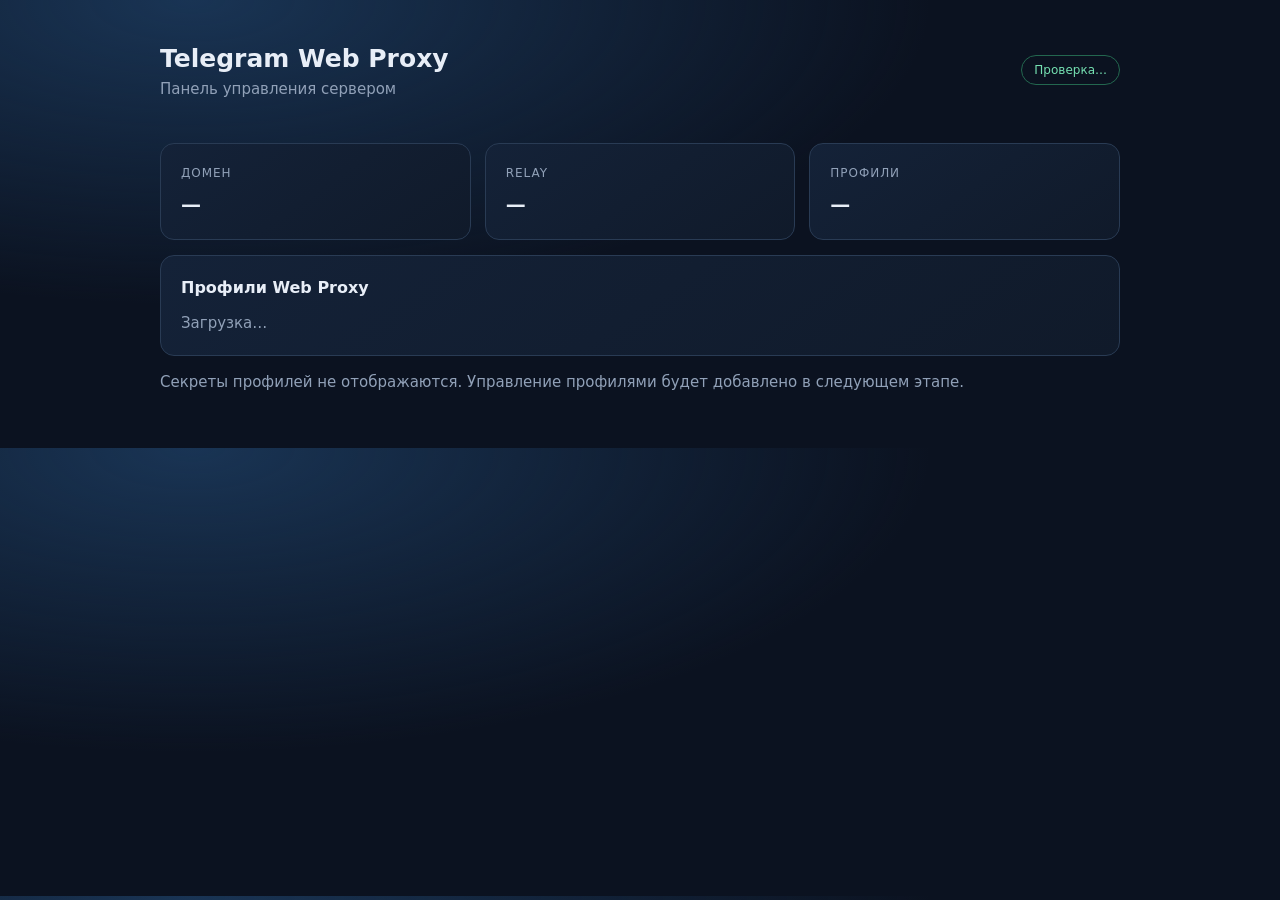
==== panel/web/index.html @ 5a10e5ef "Add initial Docker web panel and SQLite service" ====
<!doctype html>
<html lang="ru"><head><meta charset="utf-8"><meta name="viewport" content="width=device-width,initial-scale=1"><title>Telegram Web Proxy</title><style>
:root{color-scheme:dark;--bg:#0b1220;--card:#142238;--line:#293b54;--text:#e8eef7;--muted:#91a1b8;--green:#75e0b1}*{box-sizing:border-box}body{margin:0;background:radial-gradient(ellipse at 15% 0,#193454,transparent 48%),var(--bg);color:var(--text);font:15px/1.5 system-ui,sans-serif}main{max-width:1000px;margin:auto;padding:40px 20px}header{display:flex;justify-content:space-between;align-items:center;margin-bottom:28px}h1{font-size:25px;margin:0}.muted{color:var(--muted)}.status{border:1px solid #23674f;color:var(--green);padding:5px 12px;border-radius:30px;font-size:12px}.grid{display:grid;grid-template-columns:repeat(auto-fit,minmax(220px,1fr));gap:14px}.card{background:linear-gradient(145deg,var(--card),#101a2a);border:1px solid var(--line);border-radius:14px;padding:20px;margin-top:15px}.label{font-size:12px;color:var(--muted);text-transform:uppercase;letter-spacing:.08em}.value{font-size:20px;font-weight:650;margin-top:7px;overflow-wrap:anywhere}h2{font-size:16px;margin:0 0 12px}.profile{display:flex;justify-content:space-between;gap:10px;padding:13px 0;border-top:1px solid var(--line)}.profile:first-child{border:0}.error{color:#ff9292}@media(max-width:600px){main{padding:24px 14px}header{align-items:flex-start;gap:15px;flex-direction:column}}
</style></head><body><main><header><div><h1>Telegram Web Proxy</h1><div class="muted">Панель управления сервером</div></div><span class="status" id="state">Проверка…</span></header><div class="grid"><div class="card"><div class="label">Домен</div><div class="value" id="hostname">—</div></div><div class="card"><div class="label">Relay</div><div class="value" id="relay">—</div></div><div class="card"><div class="label">Профили</div><div class="value" id="count">—</div></div></div><section class="card"><h2>Профили Web Proxy</h2><div id="profiles" class="muted">Загрузка…</div></section><p class="muted">Секреты профилей не отображаются. Управление профилями будет добавлено в следующем этапе.</p></main><script src="/admin/app.js" defer></script></body></html>
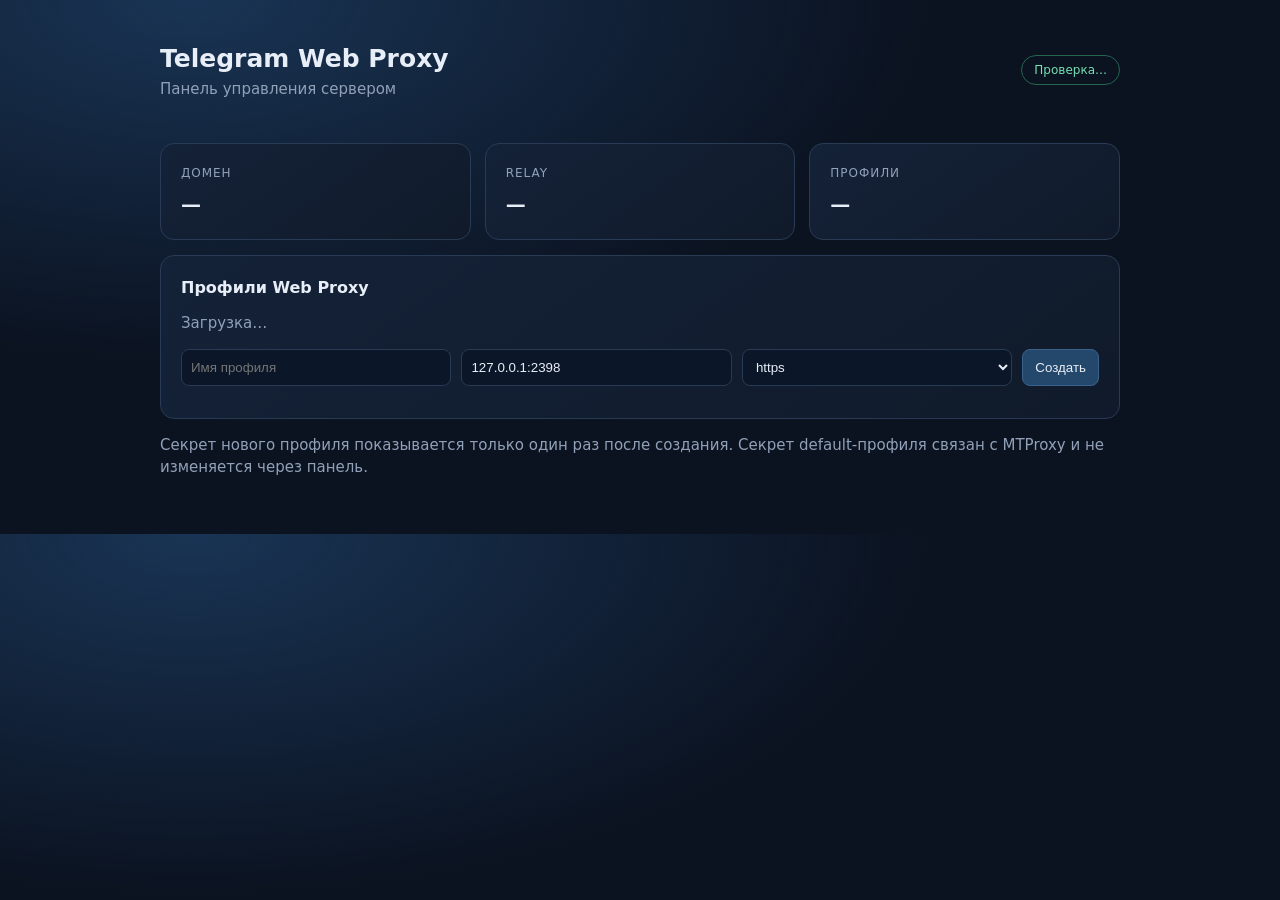
==== commit 2781eaed: "Add profile management controls to panel UI" ====
--- a/panel/web/index.html
+++ b/panel/web/index.html
@@ -1,4 +1,4 @@
 <!doctype html>
 <html lang="ru"><head><meta charset="utf-8"><meta name="viewport" content="width=device-width,initial-scale=1"><title>Telegram Web Proxy</title><style>
-:root{color-scheme:dark;--bg:#0b1220;--card:#142238;--line:#293b54;--text:#e8eef7;--muted:#91a1b8;--green:#75e0b1}*{box-sizing:border-box}body{margin:0;background:radial-gradient(ellipse at 15% 0,#193454,transparent 48%),var(--bg);color:var(--text);font:15px/1.5 system-ui,sans-serif}main{max-width:1000px;margin:auto;padding:40px 20px}header{display:flex;justify-content:space-between;align-items:center;margin-bottom:28px}h1{font-size:25px;margin:0}.muted{color:var(--muted)}.status{border:1px solid #23674f;color:var(--green);padding:5px 12px;border-radius:30px;font-size:12px}.grid{display:grid;grid-template-columns:repeat(auto-fit,minmax(220px,1fr));gap:14px}.card{background:linear-gradient(145deg,var(--card),#101a2a);border:1px solid var(--line);border-radius:14px;padding:20px;margin-top:15px}.label{font-size:12px;color:var(--muted);text-transform:uppercase;letter-spacing:.08em}.value{font-size:20px;font-weight:650;margin-top:7px;overflow-wrap:anywhere}h2{font-size:16px;margin:0 0 12px}.profile{display:flex;justify-content:space-between;gap:10px;padding:13px 0;border-top:1px solid var(--line)}.profile:first-child{border:0}.error{color:#ff9292}@media(max-width:600px){main{padding:24px 14px}header{align-items:flex-start;gap:15px;flex-direction:column}}
-</style></head><body><main><header><div><h1>Telegram Web Proxy</h1><div class="muted">Панель управления сервером</div></div><span class="status" id="state">Проверка…</span></header><div class="grid"><div class="card"><div class="label">Домен</div><div class="value" id="hostname">—</div></div><div class="card"><div class="label">Relay</div><div class="value" id="relay">—</div></div><div class="card"><div class="label">Профили</div><div class="value" id="count">—</div></div></div><section class="card"><h2>Профили Web Proxy</h2><div id="profiles" class="muted">Загрузка…</div></section><p class="muted">Секреты профилей не отображаются. Управление профилями будет добавлено в следующем этапе.</p></main><script src="/admin/app.js" defer></script></body></html>
+:root{color-scheme:dark;--bg:#0b1220;--card:#142238;--line:#293b54;--text:#e8eef7;--muted:#91a1b8;--green:#75e0b1}*{box-sizing:border-box}body{margin:0;background:radial-gradient(ellipse at 15% 0,#193454,transparent 48%),var(--bg);color:var(--text);font:15px/1.5 system-ui,sans-serif}main{max-width:1000px;margin:auto;padding:40px 20px}header{display:flex;justify-content:space-between;align-items:center;margin-bottom:28px}h1{font-size:25px;margin:0}.muted{color:var(--muted)}.status{border:1px solid #23674f;color:var(--green);padding:5px 12px;border-radius:30px;font-size:12px}.grid{display:grid;grid-template-columns:repeat(auto-fit,minmax(220px,1fr));gap:14px}.card{background:linear-gradient(145deg,var(--card),#101a2a);border:1px solid var(--line);border-radius:14px;padding:20px;margin-top:15px}.label{font-size:12px;color:var(--muted);text-transform:uppercase;letter-spacing:.08em}.value{font-size:20px;font-weight:650;margin-top:7px;overflow-wrap:anywhere}h2{font-size:16px;margin:0 0 12px}.profile{display:grid;grid-template-columns:1fr 1fr 1fr auto;gap:10px;align-items:center;padding:13px 0;border-top:1px solid var(--line)}.profile:first-child{border:0}.field{width:100%;min-width:0;background:#0b1728;border:1px solid var(--line);border-radius:8px;padding:9px;color:var(--text)}button{background:#24476c;border:1px solid #3b628b;color:var(--text);padding:8px 12px;border-radius:8px;cursor:pointer}button.danger{background:#492b36;border-color:#75404e}.formrow{display:grid;grid-template-columns:1fr 1fr 1fr auto;gap:10px;margin-top:14px}.notice{white-space:pre-wrap;overflow-wrap:anywhere;margin-top:12px;color:var(--green)}.error{color:#ff9292}@media(max-width:700px){main{padding:24px 14px}header{align-items:flex-start;gap:15px;flex-direction:column}.profile,.formrow{grid-template-columns:1fr}.profile button{width:100%}}
+</style></head><body><main><header><div><h1>Telegram Web Proxy</h1><div class="muted">Панель управления сервером</div></div><span class="status" id="state">Проверка…</span></header><div class="grid"><div class="card"><div class="label">Домен</div><div class="value" id="hostname">—</div></div><div class="card"><div class="label">Relay</div><div class="value" id="relay">—</div></div><div class="card"><div class="label">Профили</div><div class="value" id="count">—</div></div></div><section class="card"><h2>Профили Web Proxy</h2><div id="profiles" class="muted">Загрузка…</div><form id="create-form" class="formrow"><input class="field" name="name" placeholder="Имя профиля" required maxlength="64"><input class="field" name="backend" value="127.0.0.1:2398" required><select class="field" name="carrier_mode"><option>https</option><option>https-lanes</option><option>websocket</option><option>websocket-lanes</option></select><button type="submit">Создать</button></form><div id="notice" class="notice" role="status"></div></section><p class="muted">Секрет нового профиля показывается только один раз после создания. Секрет default-профиля связан с MTProxy и не изменяется через панель.</p></main><script src="/admin/app.js" defer></script></body></html>
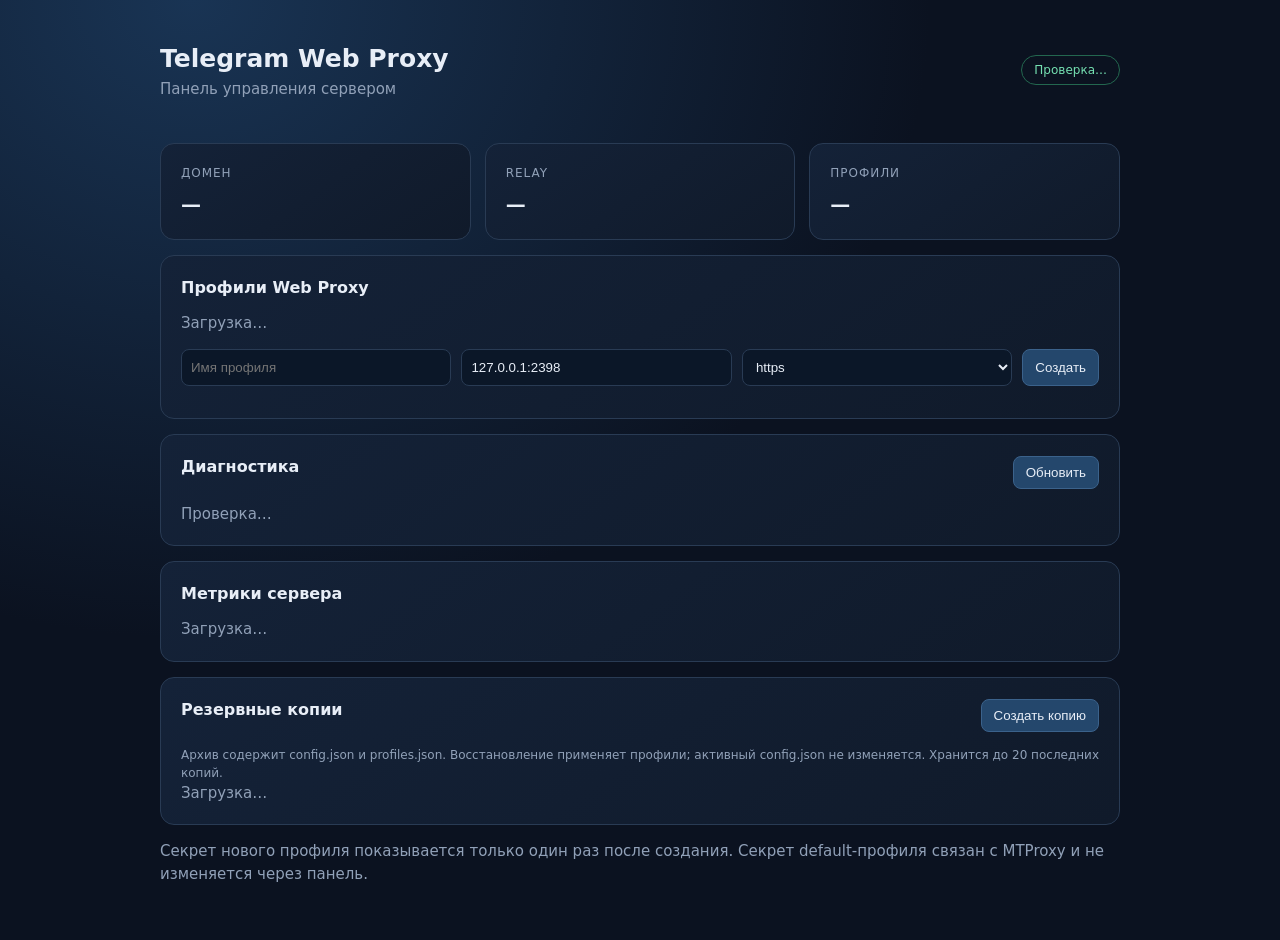
==== commit 8955ef3b: "Add diagnostics, metrics and backup sections to panel UI" ====
--- a/panel/web/index.html
+++ b/panel/web/index.html
@@ -1,4 +1,8 @@
 <!doctype html>
 <html lang="ru"><head><meta charset="utf-8"><meta name="viewport" content="width=device-width,initial-scale=1"><title>Telegram Web Proxy</title><style>
-:root{color-scheme:dark;--bg:#0b1220;--card:#142238;--line:#293b54;--text:#e8eef7;--muted:#91a1b8;--green:#75e0b1}*{box-sizing:border-box}body{margin:0;background:radial-gradient(ellipse at 15% 0,#193454,transparent 48%),var(--bg);color:var(--text);font:15px/1.5 system-ui,sans-serif}main{max-width:1000px;margin:auto;padding:40px 20px}header{display:flex;justify-content:space-between;align-items:center;margin-bottom:28px}h1{font-size:25px;margin:0}.muted{color:var(--muted)}.status{border:1px solid #23674f;color:var(--green);padding:5px 12px;border-radius:30px;font-size:12px}.grid{display:grid;grid-template-columns:repeat(auto-fit,minmax(220px,1fr));gap:14px}.card{background:linear-gradient(145deg,var(--card),#101a2a);border:1px solid var(--line);border-radius:14px;padding:20px;margin-top:15px}.label{font-size:12px;color:var(--muted);text-transform:uppercase;letter-spacing:.08em}.value{font-size:20px;font-weight:650;margin-top:7px;overflow-wrap:anywhere}h2{font-size:16px;margin:0 0 12px}.profile{display:grid;grid-template-columns:1fr 1fr 1fr auto;gap:10px;align-items:center;padding:13px 0;border-top:1px solid var(--line)}.profile:first-child{border:0}.field{width:100%;min-width:0;background:#0b1728;border:1px solid var(--line);border-radius:8px;padding:9px;color:var(--text)}button{background:#24476c;border:1px solid #3b628b;color:var(--text);padding:8px 12px;border-radius:8px;cursor:pointer}button.danger{background:#492b36;border-color:#75404e}.formrow{display:grid;grid-template-columns:1fr 1fr 1fr auto;gap:10px;margin-top:14px}.notice{white-space:pre-wrap;overflow-wrap:anywhere;margin-top:12px;color:var(--green)}.error{color:#ff9292}@media(max-width:700px){main{padding:24px 14px}header{align-items:flex-start;gap:15px;flex-direction:column}.profile,.formrow{grid-template-columns:1fr}.profile button{width:100%}}
-</style></head><body><main><header><div><h1>Telegram Web Proxy</h1><div class="muted">Панель управления сервером</div></div><span class="status" id="state">Проверка…</span></header><div class="grid"><div class="card"><div class="label">Домен</div><div class="value" id="hostname">—</div></div><div class="card"><div class="label">Relay</div><div class="value" id="relay">—</div></div><div class="card"><div class="label">Профили</div><div class="value" id="count">—</div></div></div><section class="card"><h2>Профили Web Proxy</h2><div id="profiles" class="muted">Загрузка…</div><form id="create-form" class="formrow"><input class="field" name="name" placeholder="Имя профиля" required maxlength="64"><input class="field" name="backend" value="127.0.0.1:2398" required><select class="field" name="carrier_mode"><option>https</option><option>https-lanes</option><option>websocket</option><option>websocket-lanes</option></select><button type="submit">Создать</button></form><div id="notice" class="notice" role="status"></div></section><p class="muted">Секрет нового профиля показывается только один раз после создания. Секрет default-профиля связан с MTProxy и не изменяется через панель.</p></main><script src="/admin/app.js" defer></script></body></html>
+:root{color-scheme:dark;--bg:#0b1220;--card:#142238;--line:#293b54;--text:#e8eef7;--muted:#91a1b8;--green:#75e0b1}*{box-sizing:border-box}body{margin:0;background:radial-gradient(ellipse at 15% 0,#193454,transparent 48%),var(--bg);color:var(--text);font:15px/1.5 system-ui,sans-serif}main{max-width:1000px;margin:auto;padding:40px 20px}header{display:flex;justify-content:space-between;align-items:center;margin-bottom:28px}h1{font-size:25px;margin:0}.muted{color:var(--muted)}.status{border:1px solid #23674f;color:var(--green);padding:5px 12px;border-radius:30px;font-size:12px}.grid{display:grid;grid-template-columns:repeat(auto-fit,minmax(220px,1fr));gap:14px}.card{background:linear-gradient(145deg,var(--card),#101a2a);border:1px solid var(--line);border-radius:14px;padding:20px;margin-top:15px}.label{font-size:12px;color:var(--muted);text-transform:uppercase;letter-spacing:.08em}.value{font-size:20px;font-weight:650;margin-top:7px;overflow-wrap:anywhere}h2{font-size:16px;margin:0 0 12px}.profile{display:grid;grid-template-columns:1fr 1fr 1fr auto;gap:10px;align-items:center;padding:13px 0;border-top:1px solid var(--line)}.profile:first-child{border:0}.field{width:100%;min-width:0;background:#0b1728;border:1px solid var(--line);border-radius:8px;padding:9px;color:var(--text)}button{background:#24476c;border:1px solid #3b628b;color:var(--text);padding:8px 12px;border-radius:8px;cursor:pointer}button.danger{background:#492b36;border-color:#75404e}.formrow{display:grid;grid-template-columns:1fr 1fr 1fr auto;gap:10px;margin-top:14px}.notice{white-space:pre-wrap;overflow-wrap:anywhere;margin-top:12px;color:var(--green)}.checks,.metric-list,.backup-list{display:grid;gap:9px}.check,.metric,.backup{display:flex;justify-content:space-between;gap:12px;padding:8px 0;border-top:1px solid var(--line)}.check:first-child,.metric:first-child,.backup:first-child{border:0}.ok{color:var(--green)}.bad{color:#ff9292}.actions{display:flex;gap:8px;flex-wrap:wrap}.small{font-size:12px;color:var(--muted)}.section-head{display:flex;justify-content:space-between;align-items:center;gap:12px;margin-bottom:12px}.error{color:#ff9292}@media(max-width:700px){main{padding:24px 14px}header{align-items:flex-start;gap:15px;flex-direction:column}.profile,.formrow{grid-template-columns:1fr}.profile button{width:100%}}
+</style></head><body><main><header><div><h1>Telegram Web Proxy</h1><div class="muted">Панель управления сервером</div></div><span class="status" id="state">Проверка…</span></header><div class="grid"><div class="card"><div class="label">Домен</div><div class="value" id="hostname">—</div></div><div class="card"><div class="label">Relay</div><div class="value" id="relay">—</div></div><div class="card"><div class="label">Профили</div><div class="value" id="count">—</div></div></div><section class="card"><h2>Профили Web Proxy</h2><div id="profiles" class="muted">Загрузка…</div><form id="create-form" class="formrow"><input class="field" name="name" placeholder="Имя профиля" required maxlength="64"><input class="field" name="backend" value="127.0.0.1:2398" required><select class="field" name="carrier_mode"><option>https</option><option>https-lanes</option><option>websocket</option><option>websocket-lanes</option></select><button type="submit">Создать</button></form><div id="notice" class="notice" role="status"></div></section>
+<section class="card"><div class="section-head"><h2>Диагностика</h2><button id="refresh">Обновить</button></div><div id="diagnostics" class="checks muted">Проверка…</div></section>
+<section class="card"><h2>Метрики сервера</h2><div id="metrics" class="metric-list muted">Загрузка…</div><div class="small" id="metrics-time"></div></section>
+<section class="card"><div class="section-head"><h2>Резервные копии</h2><button id="create-backup">Создать копию</button></div><div class="small">Архив содержит config.json и profiles.json. Восстановление применяет профили; активный config.json не изменяется. Хранится до 20 последних копий.</div><div id="backups" class="backup-list muted">Загрузка…</div></section>
+<p class="muted">Секрет нового профиля показывается только один раз после создания. Секрет default-профиля связан с MTProxy и не изменяется через панель.</p></main><script src="/admin/app.js" defer></script></body></html>
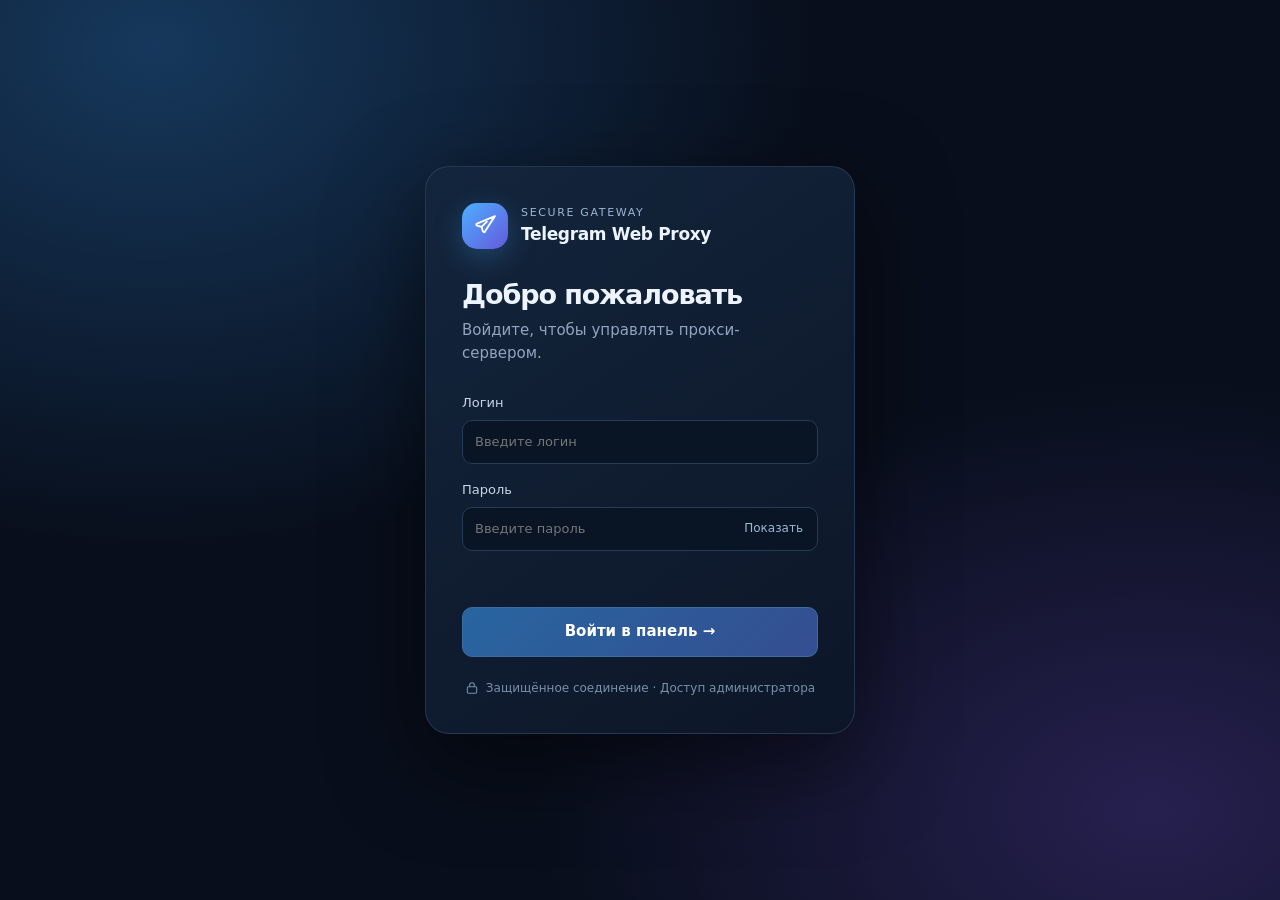
==== commit 116c6a8c: "Build responsive styled panel login screen" ====
--- a/panel/web/index.html
+++ b/panel/web/index.html
@@ -1,8 +1,46 @@
 <!doctype html>
-<html lang="ru"><head><meta charset="utf-8"><meta name="viewport" content="width=device-width,initial-scale=1"><title>Telegram Web Proxy</title><style>
-:root{color-scheme:dark;--bg:#0b1220;--card:#142238;--line:#293b54;--text:#e8eef7;--muted:#91a1b8;--green:#75e0b1}*{box-sizing:border-box}body{margin:0;background:radial-gradient(ellipse at 15% 0,#193454,transparent 48%),var(--bg);color:var(--text);font:15px/1.5 system-ui,sans-serif}main{max-width:1000px;margin:auto;padding:40px 20px}header{display:flex;justify-content:space-between;align-items:center;margin-bottom:28px}h1{font-size:25px;margin:0}.muted{color:var(--muted)}.status{border:1px solid #23674f;color:var(--green);padding:5px 12px;border-radius:30px;font-size:12px}.grid{display:grid;grid-template-columns:repeat(auto-fit,minmax(220px,1fr));gap:14px}.card{background:linear-gradient(145deg,var(--card),#101a2a);border:1px solid var(--line);border-radius:14px;padding:20px;margin-top:15px}.label{font-size:12px;color:var(--muted);text-transform:uppercase;letter-spacing:.08em}.value{font-size:20px;font-weight:650;margin-top:7px;overflow-wrap:anywhere}h2{font-size:16px;margin:0 0 12px}.profile{display:grid;grid-template-columns:1fr 1fr 1fr auto;gap:10px;align-items:center;padding:13px 0;border-top:1px solid var(--line)}.profile:first-child{border:0}.field{width:100%;min-width:0;background:#0b1728;border:1px solid var(--line);border-radius:8px;padding:9px;color:var(--text)}button{background:#24476c;border:1px solid #3b628b;color:var(--text);padding:8px 12px;border-radius:8px;cursor:pointer}button.danger{background:#492b36;border-color:#75404e}.formrow{display:grid;grid-template-columns:1fr 1fr 1fr auto;gap:10px;margin-top:14px}.notice{white-space:pre-wrap;overflow-wrap:anywhere;margin-top:12px;color:var(--green)}.checks,.metric-list,.backup-list{display:grid;gap:9px}.check,.metric,.backup{display:flex;justify-content:space-between;gap:12px;padding:8px 0;border-top:1px solid var(--line)}.check:first-child,.metric:first-child,.backup:first-child{border:0}.ok{color:var(--green)}.bad{color:#ff9292}.actions{display:flex;gap:8px;flex-wrap:wrap}.small{font-size:12px;color:var(--muted)}.section-head{display:flex;justify-content:space-between;align-items:center;gap:12px;margin-bottom:12px}.error{color:#ff9292}@media(max-width:700px){main{padding:24px 14px}header{align-items:flex-start;gap:15px;flex-direction:column}.profile,.formrow{grid-template-columns:1fr}.profile button{width:100%}}
-</style></head><body><main><header><div><h1>Telegram Web Proxy</h1><div class="muted">Панель управления сервером</div></div><span class="status" id="state">Проверка…</span></header><div class="grid"><div class="card"><div class="label">Домен</div><div class="value" id="hostname">—</div></div><div class="card"><div class="label">Relay</div><div class="value" id="relay">—</div></div><div class="card"><div class="label">Профили</div><div class="value" id="count">—</div></div></div><section class="card"><h2>Профили Web Proxy</h2><div id="profiles" class="muted">Загрузка…</div><form id="create-form" class="formrow"><input class="field" name="name" placeholder="Имя профиля" required maxlength="64"><input class="field" name="backend" value="127.0.0.1:2398" required><select class="field" name="carrier_mode"><option>https</option><option>https-lanes</option><option>websocket</option><option>websocket-lanes</option></select><button type="submit">Создать</button></form><div id="notice" class="notice" role="status"></div></section>
+<html lang="ru">
+<head>
+<meta charset="utf-8">
+<meta name="viewport" content="width=device-width,initial-scale=1">
+<meta name="color-scheme" content="dark">
+<title>Telegram Web Proxy · Панель управления</title>
+<style>
+:root{color-scheme:dark;--bg:#080e1b;--surface:#101b2d;--surface2:#14243a;--line:#263b55;--text:#edf4ff;--muted:#91a5bf;--accent:#5ca8ff;--accent2:#7c6cff;--green:#67dfb0;--red:#ff858f}
+*{box-sizing:border-box}body{margin:0;min-height:100vh;background:radial-gradient(ellipse at 12% 5%,#16385c 0,transparent 42%),radial-gradient(ellipse at 90% 90%,#26204f 0,transparent 38%),var(--bg);color:var(--text);font:15px/1.55 Inter,ui-sans-serif,system-ui,-apple-system,"Segoe UI",sans-serif}
+button,input,select{font:inherit}button{border:1px solid #3b6da1;background:linear-gradient(135deg,#2865a0,#344e91);color:white;padding:10px 15px;border-radius:10px;cursor:pointer;transition:.18s ease}button:hover{filter:brightness(1.12);transform:translateY(-1px)}button:disabled{opacity:.55;cursor:wait;transform:none}button.danger{background:#482936;border-color:#794354}.field{width:100%;min-width:0;background:#091525;border:1px solid var(--line);border-radius:10px;padding:11px 12px;color:var(--text);outline:none}.field:focus{border-color:var(--accent);box-shadow:0 0 0 3px #5ca8ff22}.muted,.small{color:var(--muted)}.small{font-size:12px}
+.login-shell{min-height:100vh;display:grid;place-items:center;padding:28px}.login-card{width:min(100%,430px);padding:36px;border:1px solid #35506e88;border-radius:24px;background:linear-gradient(145deg,#14263dF2,#0d1728F5);box-shadow:0 28px 90px #0008;backdrop-filter:blur(18px)}
+.brand{display:flex;align-items:center;gap:13px;margin-bottom:30px}.brand-mark{width:46px;height:46px;border-radius:15px;display:grid;place-items:center;background:linear-gradient(135deg,#4cafff,#6559dc);box-shadow:0 8px 28px #3e8cdb55}.brand-mark svg{width:25px;height:25px}.eyebrow{font-size:11px;letter-spacing:.15em;text-transform:uppercase;color:#9cb5d2}.brand-name{font-weight:700;font-size:17px;letter-spacing:-.02em}.login-card h1{font-size:27px;line-height:1.2;letter-spacing:-.04em;margin:0 0 8px}.login-card>p{margin:0 0 27px;color:var(--muted)}.login-form{display:grid;gap:16px}.login-form label{display:grid;gap:7px;font-size:13px;color:#c8d6e8}.password-wrap{position:relative}.password-wrap input{padding-right:74px}.show-password{position:absolute;right:7px;top:7px;padding:5px 8px;background:transparent;border:0;color:#9db6d3;font-size:12px}.login-submit{width:100%;padding:12px;margin-top:4px;font-weight:650}.login-error{min-height:20px;color:var(--red);font-size:13px}.secure-note{display:flex;align-items:center;justify-content:center;gap:7px;margin-top:22px;color:#7890ab;font-size:12px}.secure-note svg{width:14px;height:14px}
+main{max-width:1100px;margin:auto;padding:36px 22px 60px}header{display:flex;justify-content:space-between;align-items:center;gap:20px;margin-bottom:26px}.head-brand{display:flex;align-items:center;gap:13px}h1{font-size:25px;letter-spacing:-.04em;margin:0}.status{border:1px solid #23674f;color:var(--green);background:#12372d66;padding:6px 12px;border-radius:30px;font-size:12px}.grid{display:grid;grid-template-columns:repeat(auto-fit,minmax(220px,1fr));gap:14px}.card{background:linear-gradient(145deg,#14243aee,#0e1a2bee);border:1px solid var(--line);border-radius:16px;padding:20px;margin-top:15px;box-shadow:0 12px 30px #0002}.label{font-size:11px;color:var(--muted);text-transform:uppercase;letter-spacing:.12em}.value{font-size:21px;font-weight:680;margin-top:7px;overflow-wrap:anywhere}h2{font-size:16px;margin:0 0 14px}.profile{display:grid;grid-template-columns:1fr 1fr 1fr auto;gap:10px;align-items:center;padding:13px 0;border-top:1px solid var(--line)}.profile:first-child{border:0}.formrow{display:grid;grid-template-columns:1fr 1fr 1fr auto;gap:10px;margin-top:15px}.notice{white-space:pre-wrap;overflow-wrap:anywhere;margin-top:12px;color:var(--green)}.checks,.metric-list,.backup-list{display:grid;gap:9px}.check,.metric,.backup{display:flex;justify-content:space-between;gap:12px;padding:9px 0;border-top:1px solid var(--line)}.check:first-child,.metric:first-child,.backup:first-child{border:0}.ok{color:var(--green)}.bad,.error{color:var(--red)}.actions{display:flex;gap:8px;flex-wrap:wrap}.section-head{display:flex;justify-content:space-between;align-items:center;gap:12px;margin-bottom:12px}.logout{background:#17283d;border-color:#354d68}.hidden{display:none!important}
+@media(max-width:700px){main{padding:24px 14px 40px}header{align-items:flex-start;flex-direction:column}.profile,.formrow{grid-template-columns:1fr}.profile button{width:100%}.login-card{padding:27px 22px}.backup{align-items:flex-start;flex-direction:column}}
+</style>
+</head>
+<body>
+<section class="login-shell" id="login-view">
+  <div class="login-card">
+    <div class="brand">
+      <div class="brand-mark"><svg viewBox="0 0 24 24" fill="none" stroke="white" stroke-width="1.8" stroke-linecap="round" stroke-linejoin="round"><path d="M21 3 3.8 10.1c-.9.4-.8 1.7.2 2l4.2 1.3 1.3 4.2c.3 1 1.6 1.1 2 .2L21 3Z"/><path d="m8.2 13.4 5.1-5.1"/></svg></div>
+      <div><div class="eyebrow">Secure gateway</div><div class="brand-name">Telegram Web Proxy</div></div>
+    </div>
+    <h1>Добро пожаловать</h1>
+    <p>Войдите, чтобы управлять прокси-сервером.</p>
+    <form id="login-form" class="login-form">
+      <label>Логин<input class="field" name="username" autocomplete="username" placeholder="Введите логин" required></label>
+      <label>Пароль<div class="password-wrap"><input class="field" id="login-password" name="password" type="password" autocomplete="current-password" placeholder="Введите пароль" required><button class="show-password" type="button" id="toggle-password">Показать</button></div></label>
+      <div id="login-error" class="login-error" role="alert"></div>
+      <button class="login-submit" id="login-submit" type="submit">Войти в панель <span aria-hidden="true">→</span></button>
+    </form>
+    <div class="secure-note"><svg viewBox="0 0 24 24" fill="none" stroke="currentColor" stroke-width="1.8"><rect x="4" y="10" width="16" height="11" rx="2"/><path d="M8 10V7a4 4 0 0 1 8 0v3"/></svg> Защищённое соединение · Доступ администратора</div>
+  </div>
+</section>
+<main id="dashboard" class="hidden">
+<header><div class="head-brand"><div class="brand-mark"><svg viewBox="0 0 24 24" fill="none" stroke="white" stroke-width="1.8" stroke-linecap="round" stroke-linejoin="round"><path d="M21 3 3.8 10.1c-.9.4-.8 1.7.2 2l4.2 1.3 1.3 4.2c.3 1 1.6 1.1 2 .2L21 3Z"/><path d="m8.2 13.4 5.1-5.1"/></svg></div><div><h1>Telegram Web Proxy</h1><div class="muted">Панель управления сервером</div></div></div><div class="actions"><span class="status" id="state">Проверка…</span><button class="logout" id="logout">Выйти</button></div></header>
+<div class="grid"><div class="card"><div class="label">Домен</div><div class="value" id="hostname">—</div></div><div class="card"><div class="label">Relay</div><div class="value" id="relay">—</div></div><div class="card"><div class="label">Профили</div><div class="value" id="count">—</div></div></div>
+<section class="card"><h2>Профили Web Proxy</h2><div id="profiles" class="muted">Загрузка…</div><form id="create-form" class="formrow"><input class="field" name="name" placeholder="Имя профиля" required maxlength="64"><input class="field" name="backend" value="127.0.0.1:2398" required><select class="field" name="carrier_mode"><option>https</option><option>https-lanes</option><option>websocket</option><option>websocket-lanes</option></select><button type="submit">Создать</button></form><div id="notice" class="notice" role="status"></div></section>
 <section class="card"><div class="section-head"><h2>Диагностика</h2><button id="refresh">Обновить</button></div><div id="diagnostics" class="checks muted">Проверка…</div></section>
 <section class="card"><h2>Метрики сервера</h2><div id="metrics" class="metric-list muted">Загрузка…</div><div class="small" id="metrics-time"></div></section>
 <section class="card"><div class="section-head"><h2>Резервные копии</h2><button id="create-backup">Создать копию</button></div><div class="small">Архив содержит config.json и profiles.json. Восстановление применяет профили; активный config.json не изменяется. Хранится до 20 последних копий.</div><div id="backups" class="backup-list muted">Загрузка…</div></section>
-<p class="muted">Секрет нового профиля показывается только один раз после создания. Секрет default-профиля связан с MTProxy и не изменяется через панель.</p></main><script src="/admin/app.js" defer></script></body></html>
+<p class="muted">Секрет нового профиля показывается только один раз после создания. Секрет default-профиля связан с MTProxy и не изменяется через панель.</p>
+</main>
+<script src="./app.js" defer></script>
+</body></html>
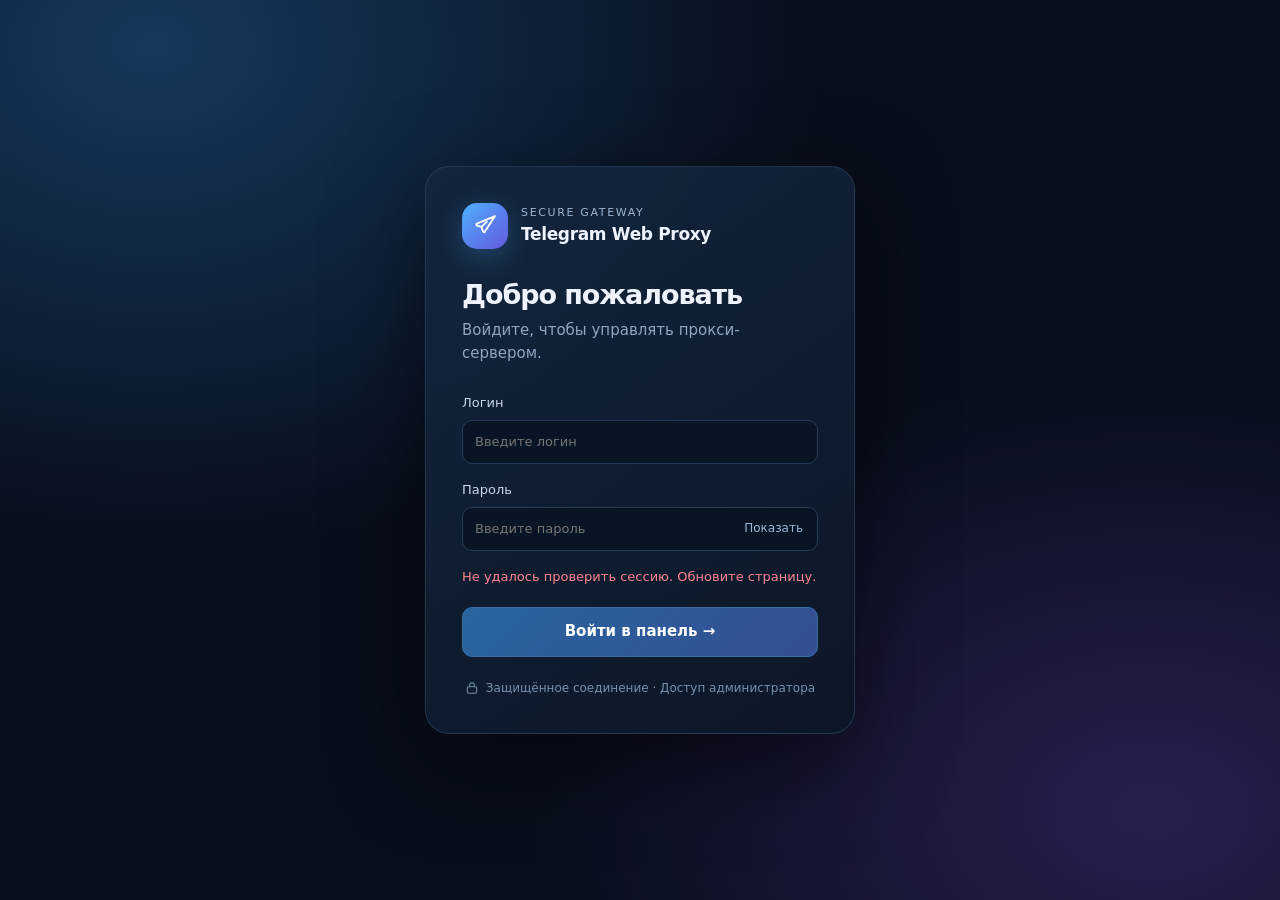
==== commit af0ce440: "Redesign Web Proxy profile management and dd configuration details" ====
--- a/panel/web/index.html
+++ b/panel/web/index.html
@@ -11,8 +11,8 @@
 button,input,select{font:inherit}button{border:1px solid #3b6da1;background:linear-gradient(135deg,#2865a0,#344e91);color:white;padding:10px 15px;border-radius:10px;cursor:pointer;transition:.18s ease}button:hover{filter:brightness(1.12);transform:translateY(-1px)}button:disabled{opacity:.55;cursor:wait;transform:none}button.danger{background:#482936;border-color:#794354}.field{width:100%;min-width:0;background:#091525;border:1px solid var(--line);border-radius:10px;padding:11px 12px;color:var(--text);outline:none}.field:focus{border-color:var(--accent);box-shadow:0 0 0 3px #5ca8ff22}.muted,.small{color:var(--muted)}.small{font-size:12px}
 .login-shell{min-height:100vh;display:grid;place-items:center;padding:28px}.login-card{width:min(100%,430px);padding:36px;border:1px solid #35506e88;border-radius:24px;background:linear-gradient(145deg,#14263dF2,#0d1728F5);box-shadow:0 28px 90px #0008;backdrop-filter:blur(18px)}
 .brand{display:flex;align-items:center;gap:13px;margin-bottom:30px}.brand-mark{width:46px;height:46px;border-radius:15px;display:grid;place-items:center;background:linear-gradient(135deg,#4cafff,#6559dc);box-shadow:0 8px 28px #3e8cdb55}.brand-mark svg{width:25px;height:25px}.eyebrow{font-size:11px;letter-spacing:.15em;text-transform:uppercase;color:#9cb5d2}.brand-name{font-weight:700;font-size:17px;letter-spacing:-.02em}.login-card h1{font-size:27px;line-height:1.2;letter-spacing:-.04em;margin:0 0 8px}.login-card>p{margin:0 0 27px;color:var(--muted)}.login-form{display:grid;gap:16px}.login-form label{display:grid;gap:7px;font-size:13px;color:#c8d6e8}.password-wrap{position:relative}.password-wrap input{padding-right:74px}.show-password{position:absolute;right:7px;top:7px;padding:5px 8px;background:transparent;border:0;color:#9db6d3;font-size:12px}.login-submit{width:100%;padding:12px;margin-top:4px;font-weight:650}.login-error{min-height:20px;color:var(--red);font-size:13px}.secure-note{display:flex;align-items:center;justify-content:center;gap:7px;margin-top:22px;color:#7890ab;font-size:12px}.secure-note svg{width:14px;height:14px}
-main{max-width:1100px;margin:auto;padding:36px 22px 60px}header{display:flex;justify-content:space-between;align-items:center;gap:20px;margin-bottom:26px}.head-brand{display:flex;align-items:center;gap:13px}h1{font-size:25px;letter-spacing:-.04em;margin:0}.status{border:1px solid #23674f;color:var(--green);background:#12372d66;padding:6px 12px;border-radius:30px;font-size:12px}.grid{display:grid;grid-template-columns:repeat(auto-fit,minmax(220px,1fr));gap:14px}.card{background:linear-gradient(145deg,#14243aee,#0e1a2bee);border:1px solid var(--line);border-radius:16px;padding:20px;margin-top:15px;box-shadow:0 12px 30px #0002}.label{font-size:11px;color:var(--muted);text-transform:uppercase;letter-spacing:.12em}.value{font-size:21px;font-weight:680;margin-top:7px;overflow-wrap:anywhere}h2{font-size:16px;margin:0 0 14px}.profile{display:grid;grid-template-columns:1fr 1fr 1fr auto;gap:10px;align-items:center;padding:13px 0;border-top:1px solid var(--line)}.profile:first-child{border:0}.formrow{display:grid;grid-template-columns:1fr 1fr 1fr auto;gap:10px;margin-top:15px}.notice{white-space:pre-wrap;overflow-wrap:anywhere;margin-top:12px;color:var(--green)}.checks,.metric-list,.backup-list{display:grid;gap:9px}.check,.metric,.backup{display:flex;justify-content:space-between;gap:12px;padding:9px 0;border-top:1px solid var(--line)}.check:first-child,.metric:first-child,.backup:first-child{border:0}.ok{color:var(--green)}.bad,.error{color:var(--red)}.actions{display:flex;gap:8px;flex-wrap:wrap}.section-head{display:flex;justify-content:space-between;align-items:center;gap:12px;margin-bottom:12px}.logout{background:#17283d;border-color:#354d68}.hidden{display:none!important}
-@media(max-width:700px){main{padding:24px 14px 40px}header{align-items:flex-start;flex-direction:column}.profile,.formrow{grid-template-columns:1fr}.profile button{width:100%}.login-card{padding:27px 22px}.backup{align-items:flex-start;flex-direction:column}}
+main{max-width:1100px;margin:auto;padding:36px 22px 60px}header{display:flex;justify-content:space-between;align-items:center;gap:20px;margin-bottom:26px}.head-brand{display:flex;align-items:center;gap:13px}h1{font-size:25px;letter-spacing:-.04em;margin:0}.status{border:1px solid #23674f;color:var(--green);background:#12372d66;padding:6px 12px;border-radius:30px;font-size:12px}.grid{display:grid;grid-template-columns:repeat(auto-fit,minmax(220px,1fr));gap:14px}.card{background:linear-gradient(145deg,#14243aee,#0e1a2bee);border:1px solid var(--line);border-radius:16px;padding:20px;margin-top:15px;box-shadow:0 12px 30px #0002}.label{font-size:11px;color:var(--muted);text-transform:uppercase;letter-spacing:.12em}.value{font-size:21px;font-weight:680;margin-top:7px;overflow-wrap:anywhere}h2{font-size:16px;margin:0 0 14px}.profile{display:grid;grid-template-columns:minmax(140px,1fr) auto auto;gap:10px;align-items:center;padding:13px 0;border-top:1px solid var(--line)}.profile:first-child{border:0}.formrow{display:grid;grid-template-columns:minmax(180px,1fr) auto;gap:10px;margin-top:15px}.modal-backdrop{position:fixed;inset:0;z-index:20;background:#020711cc;display:grid;place-items:center;padding:20px}.modal{width:min(100%,620px);max-height:90vh;overflow:auto;background:#101b2d;border:1px solid var(--line);border-radius:16px;padding:22px;box-shadow:0 25px 80px #0009}.modal h2{margin:0 0 16px}.qr{display:block;width:240px;height:240px;object-fit:contain;background:#fff;border-radius:12px;padding:10px;margin:0 auto 18px}.config-details{display:grid;grid-template-columns:1fr 1fr;gap:10px;margin-bottom:16px}.config-details label{display:grid;gap:5px;color:var(--muted);font-size:12px}.config-details label:last-child{grid-column:1/-1}.modal .actions{justify-content:flex-end}.notice{white-space:pre-wrap;overflow-wrap:anywhere;margin-top:12px;color:var(--green)}.checks,.metric-list,.backup-list{display:grid;gap:9px}.check,.metric,.backup{display:flex;justify-content:space-between;gap:12px;padding:9px 0;border-top:1px solid var(--line)}.check:first-child,.metric:first-child,.backup:first-child{border:0}.ok{color:var(--green)}.bad,.error{color:var(--red)}.actions{display:flex;gap:8px;flex-wrap:wrap}.section-head{display:flex;justify-content:space-between;align-items:center;gap:12px;margin-bottom:12px}.logout{background:#17283d;border-color:#354d68}.hidden{display:none!important}
+@media(max-width:700px){main{padding:24px 14px 40px}header{align-items:flex-start;flex-direction:column}.profile,.formrow,.config-details{grid-template-columns:1fr}.profile button{width:100%}.config-details label:last-child{grid-column:auto}.login-card{padding:27px 22px}.backup{align-items:flex-start;flex-direction:column}}
 </style>
 </head>
 <body>
@@ -36,7 +36,7 @@
 <main id="dashboard" class="hidden">
 <header><div class="head-brand"><div class="brand-mark"><svg viewBox="0 0 24 24" fill="none" stroke="white" stroke-width="1.8" stroke-linecap="round" stroke-linejoin="round"><path d="M21 3 3.8 10.1c-.9.4-.8 1.7.2 2l4.2 1.3 1.3 4.2c.3 1 1.6 1.1 2 .2L21 3Z"/><path d="m8.2 13.4 5.1-5.1"/></svg></div><div><h1>Telegram Web Proxy</h1><div class="muted">Панель управления сервером</div></div></div><div class="actions"><span class="status" id="state">Проверка…</span><button class="logout" id="logout">Выйти</button></div></header>
 <div class="grid"><div class="card"><div class="label">Домен</div><div class="value" id="hostname">—</div></div><div class="card"><div class="label">Relay</div><div class="value" id="relay">—</div></div><div class="card"><div class="label">Профили</div><div class="value" id="count">—</div></div></div>
-<section class="card"><h2>Профили Web Proxy</h2><div id="profiles" class="muted">Загрузка…</div><form id="create-form" class="formrow"><input class="field" name="name" placeholder="Имя профиля" required maxlength="64"><input class="field" name="backend" value="127.0.0.1:2398" required><select class="field" name="carrier_mode"><option>https</option><option>https-lanes</option><option>websocket</option><option>websocket-lanes</option></select><button type="submit">Создать</button></form><div id="notice" class="notice" role="status"></div></section>
+<section class="card"><h2>Профили Web Proxy</h2><div id="profiles" class="muted">Загрузка…</div><form id="create-form" class="formrow"><input class="field" name="name" placeholder="Имя новой конфигурации" required maxlength="64"><button type="submit">Создать</button></form><div id="notice" class="notice" role="status"></div></section>
 <section class="card"><div class="section-head"><h2>Диагностика</h2><button id="refresh">Обновить</button></div><div id="diagnostics" class="checks muted">Проверка…</div></section>
 <section class="card"><h2>Метрики сервера</h2><div id="metrics" class="metric-list muted">Загрузка…</div><div class="small" id="metrics-time"></div></section>
 <section class="card"><div class="section-head"><h2>Резервные копии</h2><button id="create-backup">Создать копию</button></div><div class="small">Архив содержит config.json и profiles.json. Восстановление применяет профили; активный config.json не изменяется. Хранится до 20 последних копий.</div><div id="backups" class="backup-list muted">Загрузка…</div></section>
